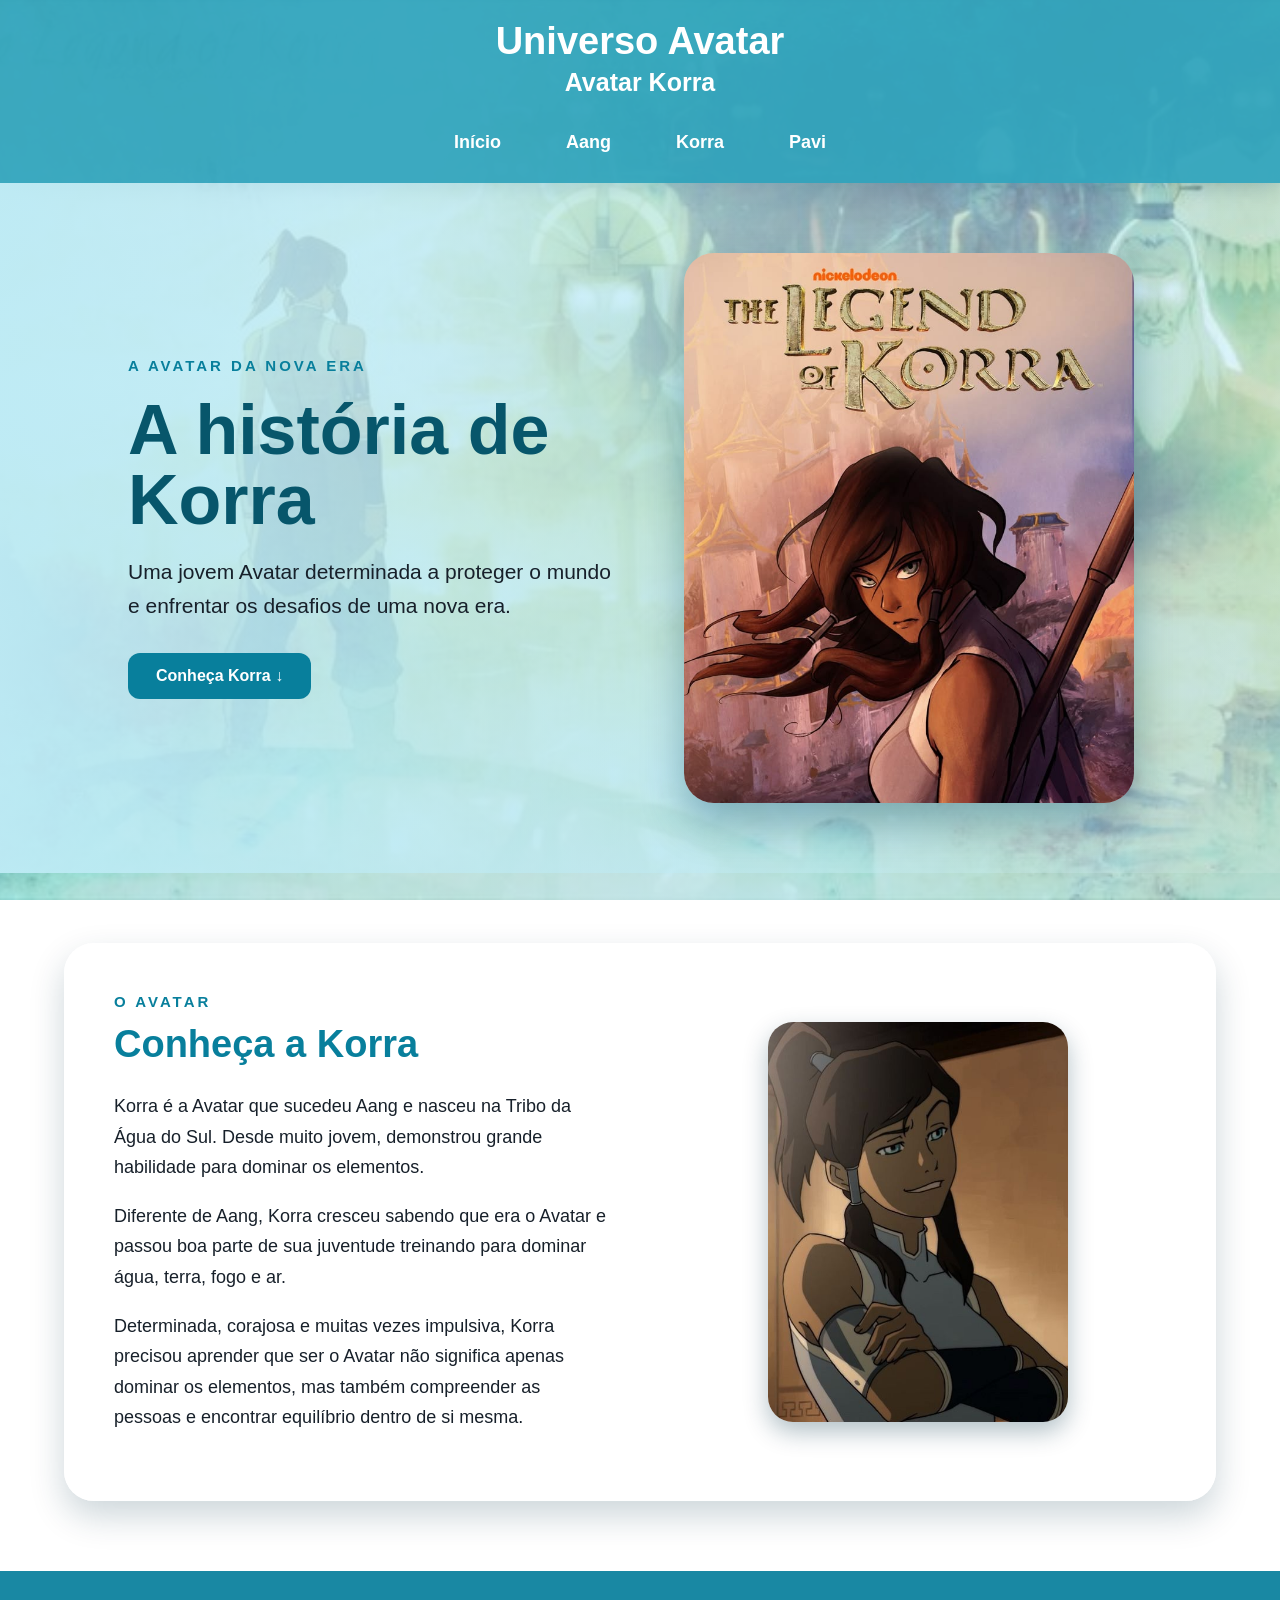
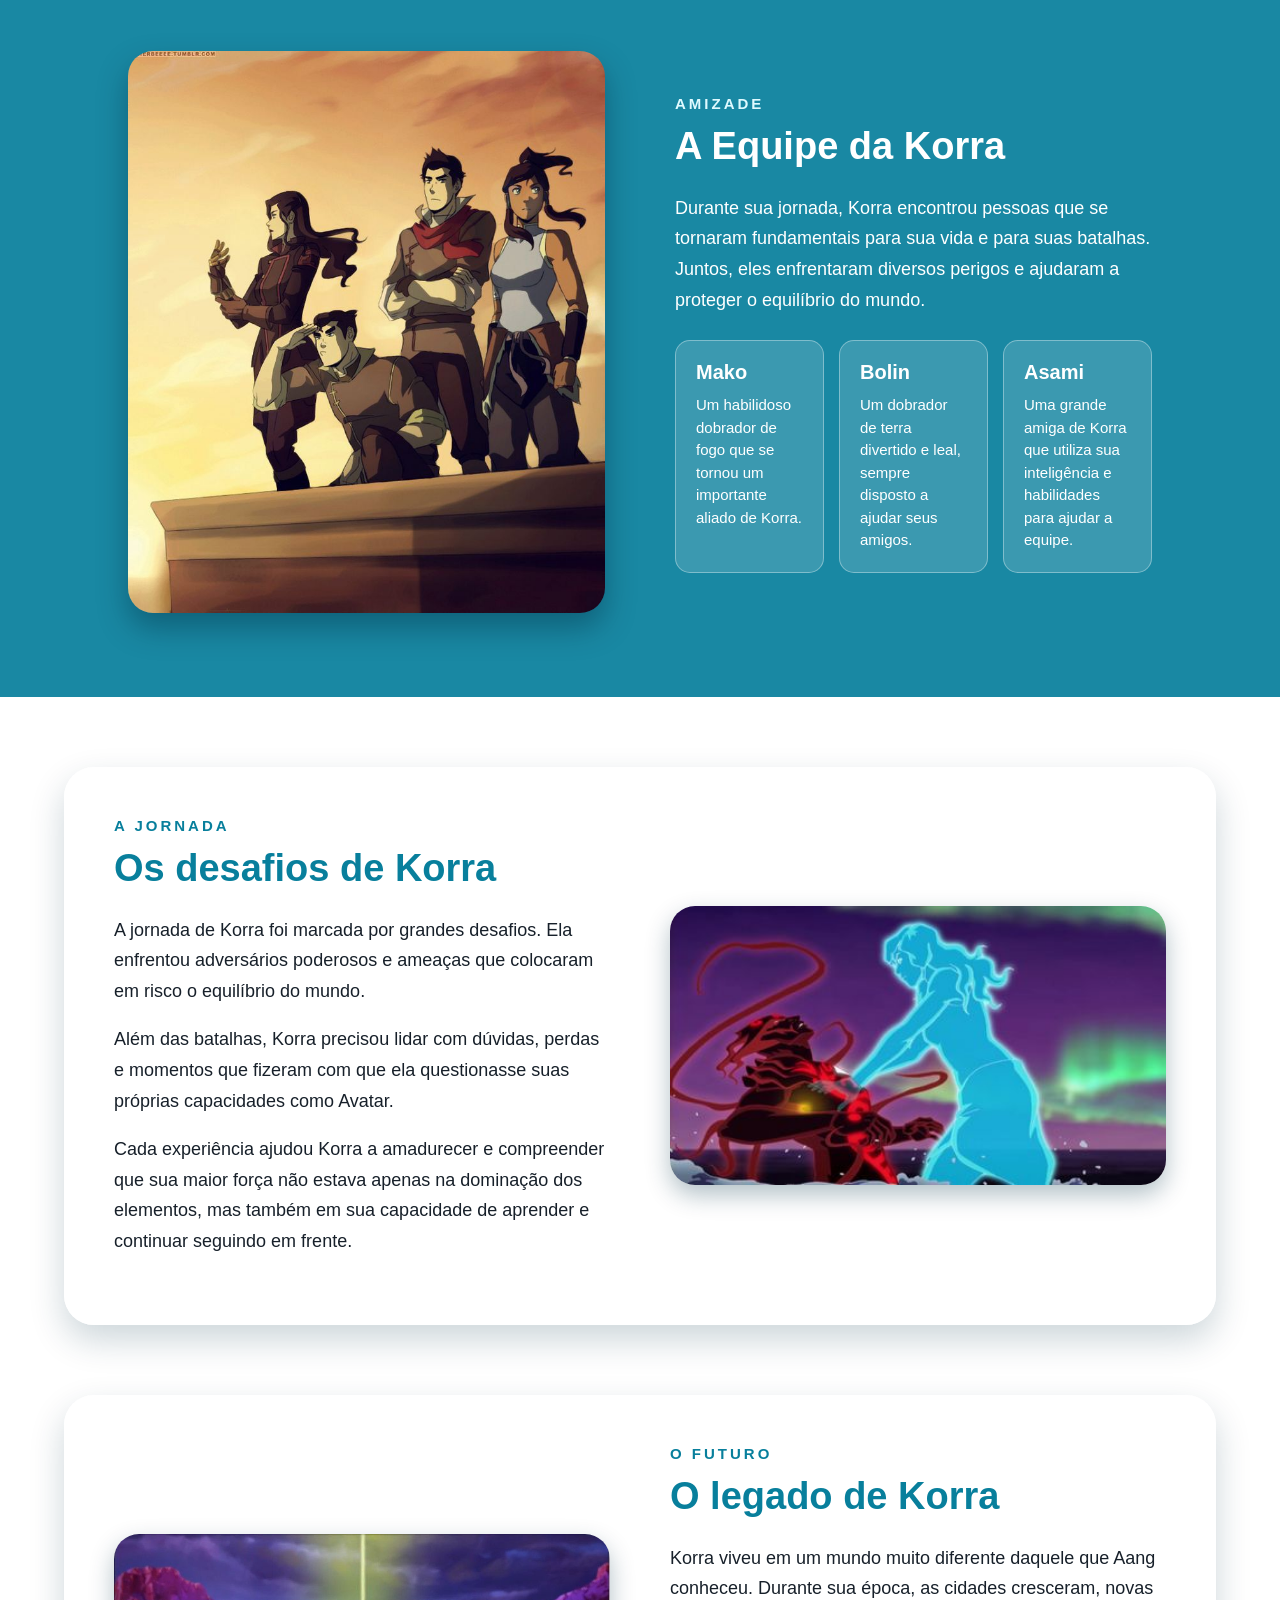
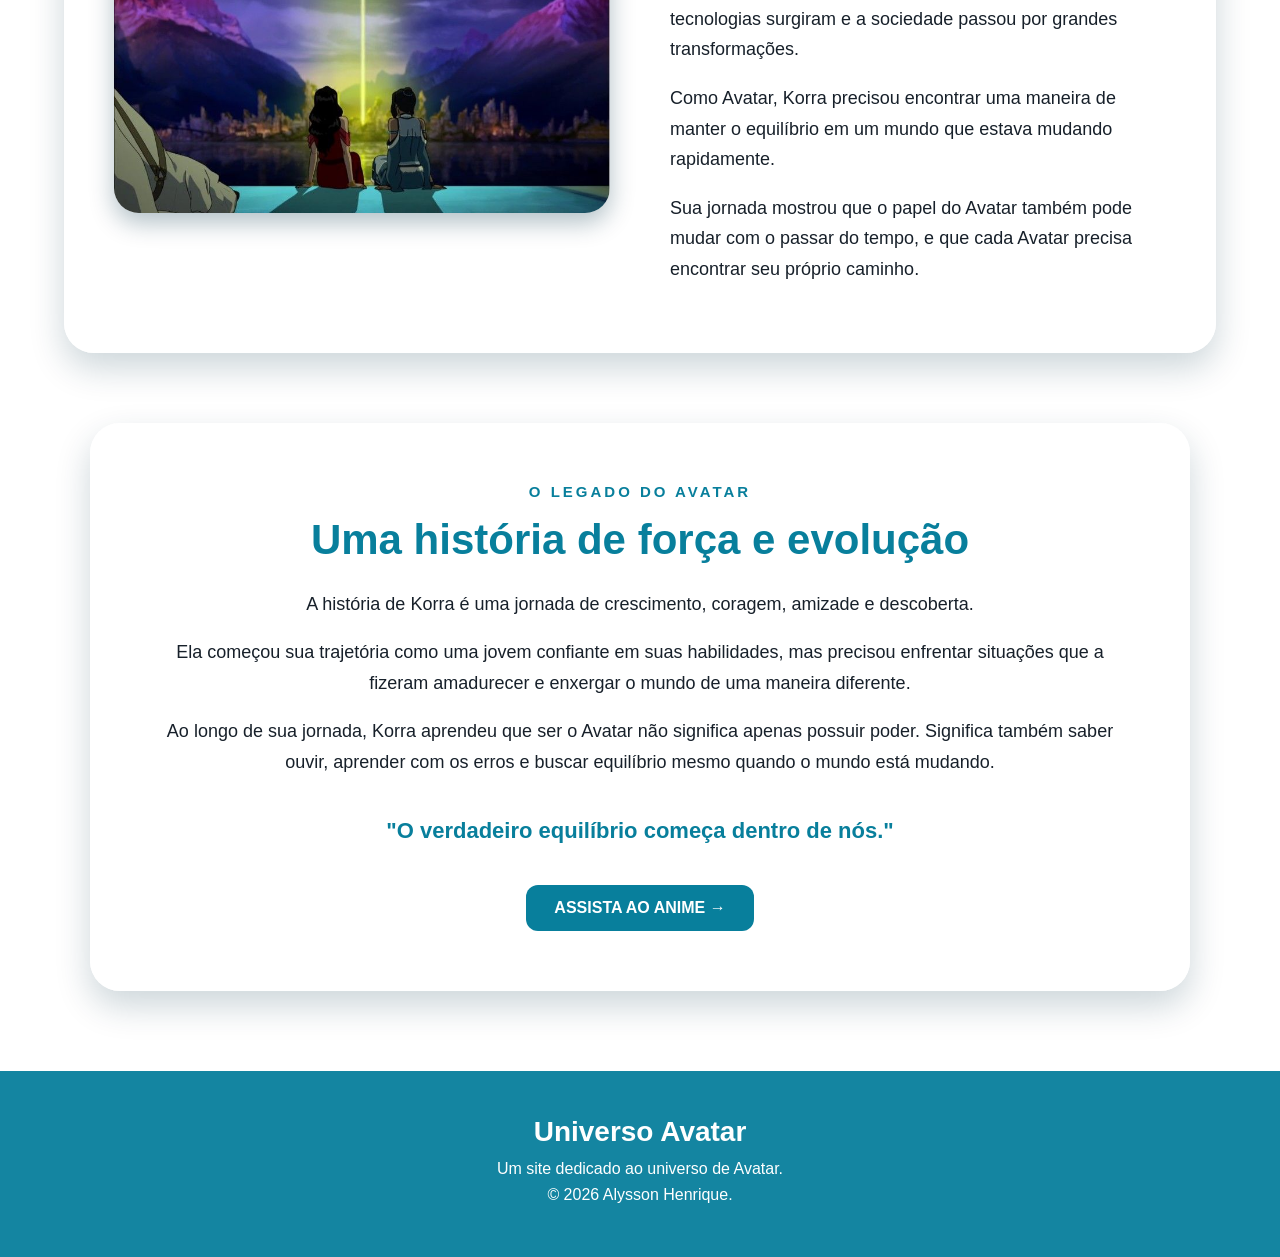
==== paginas/korra.html @ df980517 "universo avatar" ====
<!DOCTYPE html>
<html lang="pt-br">

<head>
    <meta charset="UTF-8">
    <meta name="viewport" content="width=device-width, initial-scale=1.0">

    <title>Korra - Avatar</title>

    <link rel="stylesheet" href="../estilos/korra.css">
</head>

<body>
    
      <!--<div id="intro-video">

        <video id="video-abertura" playsinline>
            <source src="../videos/lv_0_20260909155506.mp4" type="video/mp4">
            Seu navegador não suporta vídeo.
        </video>

        <div class="intro-conteudo">

            <h1>Universo Avatar</h1>

            <p>Prepare-se para conhecer o mundo dos Avatares</p>

            <button id="iniciar-video">
                ENTRAR NO UNIVERSO
            </button>

            <button id="pular-video">
                Pular vídeo
            </button>

        </div>

    </div>-->

    </div>

    <header class="cabecalho">

        <div class="tiulo1">

            <h1>Universo Avatar</h1>

            <h2>Avatar Korra</h2>

        </div>

        <nav class="menu">

            <a href="../index.html">Início</a>

            <a href="../paginas/aang.html">Aang</a>

            <a href="../paginas/korra.html">Korra</a>

            <a href="../paginas/pavi.html">Pavi</a>

        </nav>

    </header>


    <main>

        <section class="hero">

            <div class="hero-texto">

                <span>A AVATAR DA NOVA ERA</span>

                <h1>
                    A história de
                    <br>
                    Korra
                </h1>

                <p>
                    Uma jovem Avatar determinada a proteger o mundo
                    e enfrentar os desafios de uma nova era.
                </p>

                <a href="#introducao" class="botao">
                    Conheça Korra ↓
                </a>

            </div>


            <div class="hero-imagem">

                <img
                    src="../imagens/Korra/capa korra.jpg"
                    alt="Korra"
                >

            </div>

        </section>


        <section class="introducao" id="introducao">

            <div class="texto">

                <span class="subtitulo">
                    O AVATAR
                </span>

                <h2>
                    Conheça a Korra
                </h2>

                <p>
                    Korra é a Avatar que sucedeu Aang e nasceu na Tribo
                    da Água do Sul. Desde muito jovem, demonstrou grande
                    habilidade para dominar os elementos.
                </p>

                <p>
                    Diferente de Aang, Korra cresceu sabendo que era o Avatar
                    e passou boa parte de sua juventude treinando para dominar
                    água, terra, fogo e ar.
                </p>

                <p>
                    Determinada, corajosa e muitas vezes impulsiva, Korra
                    precisou aprender que ser o Avatar não significa apenas
                    dominar os elementos, mas também compreender as pessoas
                    e encontrar equilíbrio dentro de si mesma.
                </p>

            </div>


            <div class="imagem1">

                <img
                    id="imagem1"
                    src="../imagens/Korra/perfil.jpg"
                    alt="Korra"
                >

            </div>

        </section>


        <section class="destaque">

            <div class="destaque-imagem">

                <img
                    src="../imagens/Korra/equipe.jpg"
                    alt="Equipe da Korra"
                >

            </div>


            <div class="destaque-texto">

                <span class="subtitulo">
                    AMIZADE
                </span>

                <h2>
                    A Equipe da Korra
                </h2>

                <p>
                    Durante sua jornada, Korra encontrou pessoas que se
                    tornaram fundamentais para sua vida e para suas batalhas.
                    Juntos, eles enfrentaram diversos perigos e ajudaram
                    a proteger o equilíbrio do mundo.
                </p>


                <div class="mini-cards">

                    <div class="mini-card">

                        <h3>
                            Mako
                        </h3>

                        <p>
                            Um habilidoso dobrador de fogo que se tornou
                            um importante aliado de Korra.
                        </p>

                    </div>


                    <div class="mini-card">

                        <h3>
                            Bolin
                        </h3>

                        <p>
                            Um dobrador de terra divertido e leal,
                            sempre disposto a ajudar seus amigos.
                        </p>

                    </div>


                    <div class="mini-card">

                        <h3>
                            Asami
                        </h3>

                        <p>
                            Uma grande amiga de Korra que utiliza sua
                            inteligência e habilidades para ajudar a equipe.
                        </p>

                    </div>

                </div>

            </div>

        </section>


        <section class="desafios">

            <div class="texto">

                <span class="subtitulo">
                    A JORNADA
                </span>

                <h2>
                    Os desafios de Korra
                </h2>

                <p>
                    A jornada de Korra foi marcada por grandes desafios.
                    Ela enfrentou adversários poderosos e ameaças que
                    colocaram em risco o equilíbrio do mundo.
                </p>

                <p>
                    Além das batalhas, Korra precisou lidar com dúvidas,
                    perdas e momentos que fizeram com que ela questionasse
                    suas próprias capacidades como Avatar.
                </p>

                <p>
                    Cada experiência ajudou Korra a amadurecer e compreender
                    que sua maior força não estava apenas na dominação dos
                    elementos, mas também em sua capacidade de aprender
                    e continuar seguindo em frente.
                </p>

            </div>


            <div class="imagem">

                <img
                    src="../imagens/Korra/desafios.jpg"
                    alt="Korra enfrentando desafios"
                >

            </div>

        </section>


        <section class="legado">

            <div class="imagem">

                <img
                    src="../imagens/Korra/legado.jpg"
                    alt="Legado de Korra"
                >

            </div>


            <div class="texto">

                <span class="subtitulo">
                    O FUTURO
                </span>

                <h2>
                    O legado de Korra
                </h2>

                <p>
                    Korra viveu em um mundo muito diferente daquele que
                    Aang conheceu. Durante sua época, as cidades cresceram,
                    novas tecnologias surgiram e a sociedade passou por
                    grandes transformações.
                </p>

                <p>
                    Como Avatar, Korra precisou encontrar uma maneira de
                    manter o equilíbrio em um mundo que estava mudando
                    rapidamente.
                </p>

                <p>
                    Sua jornada mostrou que o papel do Avatar também pode
                    mudar com o passar do tempo, e que cada Avatar precisa
                    encontrar seu próprio caminho.
                </p>

            </div>

        </section>


        <section class="conclusao">

            <div class="texto">

                <span class="subtitulo">
                    O LEGADO DO AVATAR
                </span>

                <h2>
                    Uma história de força e evolução
                </h2>

                <p>
                    A história de Korra é uma jornada de crescimento,
                    coragem, amizade e descoberta.
                </p>

                <p>
                    Ela começou sua trajetória como uma jovem confiante
                    em suas habilidades, mas precisou enfrentar situações
                    que a fizeram amadurecer e enxergar o mundo de uma
                    maneira diferente.
                </p>

                <p>
                    Ao longo de sua jornada, Korra aprendeu que ser o Avatar
                    não significa apenas possuir poder. Significa também
                    saber ouvir, aprender com os erros e buscar equilíbrio
                    mesmo quando o mundo está mudando.
                </p>

                <p class="frase-final">
                    "O verdadeiro equilíbrio começa dentro de nós."
                </p>

                <a
                    href="../series/inicio_catalago.html"
                    class="botao-final"
                >
                    ASSISTA AO ANIME →
                </a>

            </div>

        </section>

    </main>


    <footer class="rodape">

        <h2>
            Universo Avatar
        </h2>

        <p>
            Um site dedicado ao universo de Avatar.
        </p>

        <p>
            © 2026 Alysson Henrique.
        </p>

    </footer>


   <!-- <script>

    const intro = document.getElementById("intro-video");

    const video = document.getElementById("video-abertura");

    const iniciar = document.getElementById("iniciar-video");

    const pular = document.getElementById("pular-video");


    function fecharIntro() {

        intro.classList.add("fechar");

        document.body.classList.remove("bloqueado");

        setTimeout(function () {

            intro.style.display = "none";

        }, 1000);

    }


    iniciar.addEventListener("click", function () {

        video.muted = false;

        video.play();

        iniciar.style.display = "none";

    });


    pular.addEventListener("click", function () {

        video.pause();

        fecharIntro();

    });


    video.addEventListener("ended", function () {

        fecharIntro();

    });


    document.body.classList.add("bloqueado");

</script>-->
</body>

</html>
---- estilos/korra.css ----
* {
    margin: 0;
    padding: 0;
    box-sizing: border-box;
    font-family: 'Gill Sans', 'Gill Sans MT', Calibri, 'Trebuchet MS', sans-serif;
}

html {
    scroll-behavior: smooth;
}

body {
    min-height: 100vh;
    color: #17202a;
    background-image:
        linear-gradient(
            rgba(200, 240, 250, 0.35),
            rgba(180, 225, 240, 0.65)
        ),
        url("../imagens/Korra/The\ Legend\ of\ Korra.png.jpg");
    background-repeat: no-repeat;
    background-size: cover;
    background-position: center;
    background-attachment: fixed;
}

body.bloqueado {
    overflow: hidden;
}

#intro-video {
    position: fixed;
    top: 0;
    left: 0;
    width: 100%;
    height: 100vh;
    background: black;
    z-index: 99999;
    display: flex;
    justify-content: center;
    align-items: center;
    overflow: hidden;
    opacity: 1;
    visibility: visible;
    transition: opacity 1s ease, visibility 1s ease;
}

#video-abertura {
    position: absolute;
    top: 0;
    left: 0;
    width: 100%;
    height: 100%;
    object-fit: cover;
    z-index: 0;
}

#intro-video::before {
    content: "";
    position: absolute;
    top: 0;
    left: 0;
    width: 100%;
    height: 100%;
    background: rgba(0, 0, 0, 0.30);
    z-index: 1;
}

.intro-conteudo {
    position: absolute;
    bottom: 0;
    left: 0;
    width: 100%;
    padding: 120px 20px 50px;
    text-align: center;
    color: white;
    background: linear-gradient(
        to bottom,
        transparent 0%,
        rgba(0, 0, 0, 0.08) 25%,
        rgba(0, 0, 0, 0.35) 55%,
        rgba(0, 0, 0, 0.9) 100%
    );
    z-index: 2;
}

.intro-conteudo h1 {
    font-size: 45px;
    letter-spacing: 5px;
    text-shadow: 0 4px 15px black;
    margin-bottom: 10px;
}

.intro-conteudo p {
    font-size: 20px;
    margin: 10px 0 25px;
    text-shadow: 0 2px 8px black;
}

#iniciar-video,
#pular-video {
    padding: 13px 25px;
    border-radius: 30px;
    font-size: 16px;
    font-weight: bold;
    cursor: pointer;
    transition: 0.3s;
    margin: 5px;
}

#iniciar-video {
    border: none;
    background: white;
    color: #087f9c;
}

#pular-video {
    border: 2px solid white;
    background: rgba(255, 255, 255, 0.12);
    color: white;
}

#iniciar-video:hover,
#pular-video:hover {
    transform: translateY(-3px);
}

#iniciar-video:hover {
    background: #087f9c;
    color: white;
}

#pular-video:hover {
    background: white;
    color: #087f9c;
}

#intro-video.fechar {
    opacity: 0;
    visibility: hidden;
    pointer-events: none;
}

.cabecalho {
    background: rgba(52, 166, 190, 0.95);
    color: white;
    padding: 20px 25px;
    box-shadow: 0 5px 20px rgba(0, 50, 70, 0.25);
}

.tiulo1 {
    text-align: center;
}

.tiulo1 h1 {
    font-size: 38px;
    margin-bottom: 5px;
}

.tiulo1 h2 {
    font-size: 25px;
}

.menu {
    display: flex;
    justify-content: center;
    align-items: center;
    gap: 15px;
    margin-top: 25px;
    flex-wrap: wrap;
}

.menu a {
    text-decoration: none;
    color: white;
    font-size: 18px;
    font-weight: bold;
    padding: 10px 25px;
    border-radius: 10px;
    transition: 0.3s;
}

.menu a:hover {
    background-color: #087f9c;
    transform: translateY(-3px);
}

.hero {
    min-height: 650px;
    width: 100%;
    padding: 70px 10%;
    display: flex;
    align-items: center;
    justify-content: space-between;
    gap: 50px;
    background: linear-gradient(
        90deg,
        rgba(190, 235, 245, 0.96),
        rgba(190, 235, 245, 0.55),
        rgba(255, 255, 255, 0.1)
    );
}

.hero-texto {
    flex: 1;
    max-width: 650px;
}

.hero-texto span,
.subtitulo {
    color: #087f9c;
    font-weight: bold;
    letter-spacing: 3px;
    font-size: 15px;
}

.hero-texto h1 {
    color: #07566b;
    font-size: 70px;
    line-height: 1;
    margin: 20px 0;
}

.hero-texto p {
    font-size: 21px;
    line-height: 1.6;
    margin-bottom: 30px;
}

.hero-imagem {
    flex: 1;
    display: flex;
    justify-content: center;
}

.hero-imagem img {
    width: 100%;
    max-width: 450px;
    max-height: 550px;
    object-fit: cover;
    border-radius: 30px;
    box-shadow: 0 20px 40px rgba(0, 70, 100, 0.35);
}

.botao,
.botao-final {
    display: inline-block;
    text-decoration: none;
    background: #087f9c;
    color: white;
    padding: 14px 28px;
    border-radius: 12px;
    font-weight: bold;
    transition: 0.3s;
}

.botao:hover,
.botao-final:hover {
    background: #07566b;
    transform: translateY(-3px);
    box-shadow: 0 8px 20px rgba(8, 127, 156, 0.35);
}

.introducao,
.desafios,
.legado {
    width: 90%;
    max-width: 1250px;
    margin: 70px auto;
    padding: 50px;
    border-radius: 30px;
    display: flex;
    align-items: center;
    justify-content: space-between;
    gap: 60px;
    background: rgba(255, 255, 255, 0.93);
    box-shadow: 0 15px 35px rgba(0, 50, 70, 0.2);
}

.texto {
    flex: 1;
}

.texto h2,
.destaque-texto h2 {
    color: #087f9c;
    font-size: 38px;
    margin: 12px 0 25px;
}

.texto p,
.destaque-texto > p {
    font-size: 18px;
    line-height: 1.7;
    margin-bottom: 18px;
}

.imagem1,
.imagem {
    flex: 1;
    display: flex;
    justify-content: center;
    align-items: center;
}

.imagem1 img,
.imagem img {
    width: 100%;
    max-width: 500px;
    max-height: 450px;
    object-fit: cover;
    border-radius: 25px;
    box-shadow: 0 10px 25px rgba(0, 50, 70, 0.3);
    transition: 0.4s;
}

.imagem1 img:hover,
.imagem img:hover {
    transform: scale(1.03);
}

#imagem1 {
    width: 300px;
    height: 400px;
    object-fit: cover;
}

.destaque {
    width: 100%;
    padding: 80px 10%;
    display: flex;
    align-items: center;
    gap: 70px;
    background: rgba(8, 127, 156, 0.93);
    color: white;
}

.destaque-imagem {
    flex: 1;
}

.destaque-imagem img {
    width: 100%;
    max-width: 600px;
    border-radius: 25px;
    box-shadow: 0 15px 30px rgba(0, 40, 60, 0.4);
}

.destaque-texto {
    flex: 1;
}

.destaque-texto .subtitulo {
    color: #dffaff;
}

.destaque-texto h2 {
    color: white;
}

.destaque-texto > p {
    color: white;
}

.mini-cards {
    display: grid;
    grid-template-columns: repeat(3, 1fr);
    gap: 15px;
    margin-top: 25px;
}

.mini-card {
    padding: 20px;
    border-radius: 15px;
    background: rgba(255, 255, 255, 0.15);
    border: 1px solid rgba(255, 255, 255, 0.35);
    transition: 0.3s;
}

.mini-card:hover {
    transform: translateY(-5px);
    background: rgba(255, 255, 255, 0.25);
}

.mini-card h3 {
    margin-bottom: 10px;
    font-size: 20px;
}

.mini-card p {
    font-size: 15px;
    line-height: 1.5;
}

.conclusao {
    width: 90%;
    max-width: 1100px;
    margin: 70px auto;
    padding: 60px;
    text-align: center;
    border-radius: 30px;
    background: rgba(255, 255, 255, 0.94);
    box-shadow: 0 15px 35px rgba(0, 50, 70, 0.2);
}

.conclusao .texto {
    max-width: 950px;
    margin: auto;
}

.conclusao h2 {
    color: #087f9c;
    font-size: 42px;
    margin: 15px 0 25px;
}

.conclusao p {
    font-size: 18px;
    line-height: 1.7;
    margin-bottom: 18px;
}

.frase-final {
    color: #087f9c;
    font-size: 22px !important;
    font-weight: bold;
    margin: 35px 0 !important;
}

.rodape {
    margin-top: 80px;
    padding: 45px 20px;
    background-color: rgba(8, 127, 156, 0.95);
    color: white;
    text-align: center;
}

.rodape h2 {
    font-size: 28px;
    margin-bottom: 12px;
}

.rodape p {
    margin: 8px;
    font-size: 16px;
}

@media (max-width: 900px) {

    .hero {
        flex-direction: column;
        text-align: center;
        padding: 60px 6%;
    }

    .hero-texto h1 {
        font-size: 52px;
    }

    .hero-imagem img {
        max-width: 350px;
    }

    .introducao,
    .desafios,
    .legado {
        flex-direction: column;
        width: 92%;
        padding: 35px;
    }

    .destaque {
        flex-direction: column;
        padding: 60px 6%;
    }

    .mini-cards {
        grid-template-columns: 1fr;
    }

    .imagem1 img,
    .imagem img {
        max-width: 100%;
    }

    .conclusao {
        width: 92%;
        padding: 35px;
    }
}

@media (max-width: 600px) {

    body {
        background-attachment: scroll;
        overflow-x: hidden;
    }

    #intro-video {
        width: 100%;
        height: 100dvh;
    }

    #video-abertura {
        width: 100%;
        height: 100%;
        object-fit: cover;
    }

    .intro-conteudo {
        padding: 80px 15px 30px;
    }

    .intro-conteudo h1 {
        font-size: 28px;
        letter-spacing: 2px;
    }

    .intro-conteudo p {
        font-size: 16px;
        margin-bottom: 20px;
    }

    #iniciar-video,
    #pular-video {
        width: 90%;
        max-width: 300px;
        padding: 12px 20px;
        font-size: 14px;
    }

    .tiulo1 h1 {
        font-size: 30px;
    }

    .tiulo1 h2 {
        font-size: 21px;
    }

    .menu {
        gap: 5px;
    }

    .menu a {
        font-size: 15px;
        padding: 9px 15px;
    }

    .hero {
        min-height: 550px;
        padding: 45px 5%;
    }

    .hero-texto h1 {
        font-size: 42px;
    }

    .hero-texto p {
        font-size: 18px;
    }

    .introducao,
    .desafios,
    .legado {
        width: 92%;
        padding: 25px;
        margin: 40px auto;
    }

    .texto h2,
    .destaque-texto h2 {
        font-size: 30px;
    }

    .texto p,
    .destaque-texto > p {
        font-size: 16px;
    }

    #imagem1 {
        width: 100%;
        max-width: 300px;
        height: 380px;
    }

    .destaque {
        padding: 50px 5%;
        gap: 35px;
    }

    .conclusao h2 {
        font-size: 32px;
    }

    .conclusao {
        width: 92%;
        padding: 30px 20px;
    }

    .conclusao p {
        font-size: 16px;
    }

    .frase-final {
        font-size: 19px !important;
    }

    .rodape {
        padding: 35px 15px;
    }

    .rodape h2 {
        font-size: 24px;
    }

    .rodape p {
        font-size: 14px;
    }
}
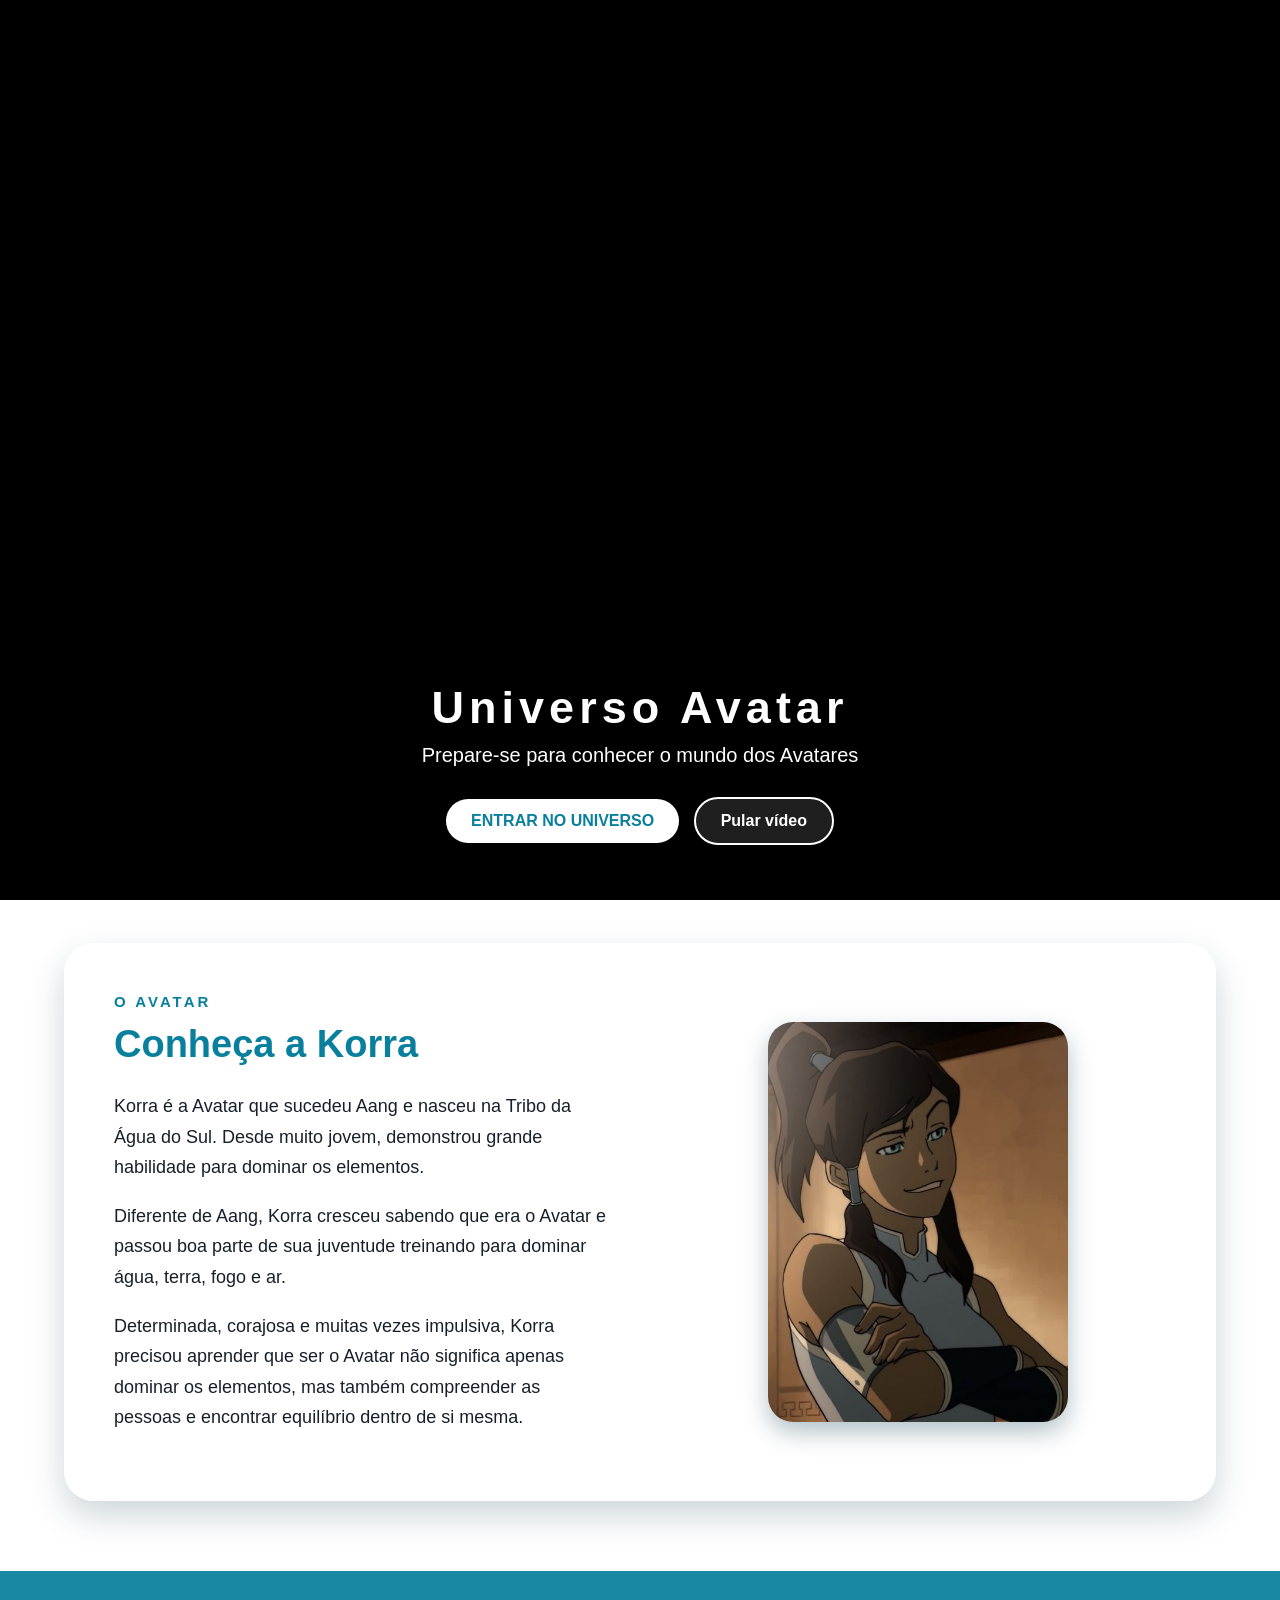
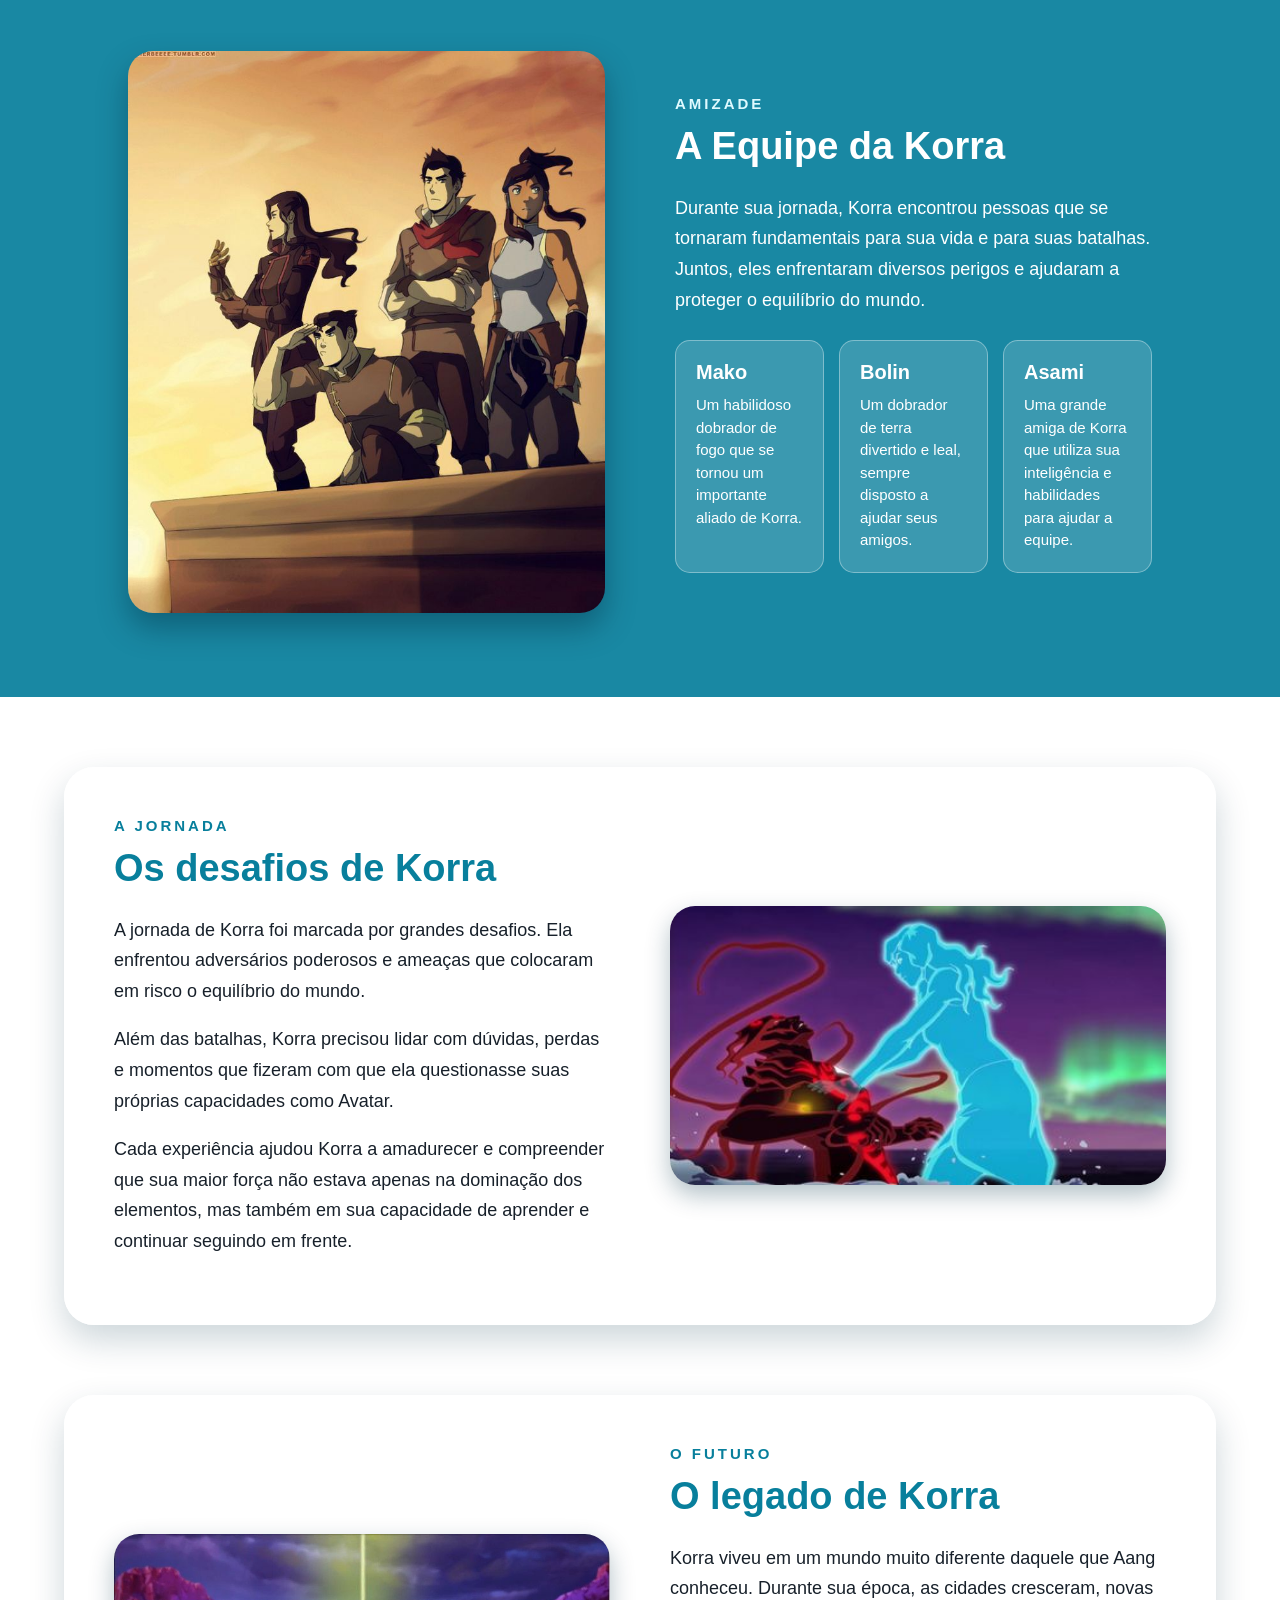
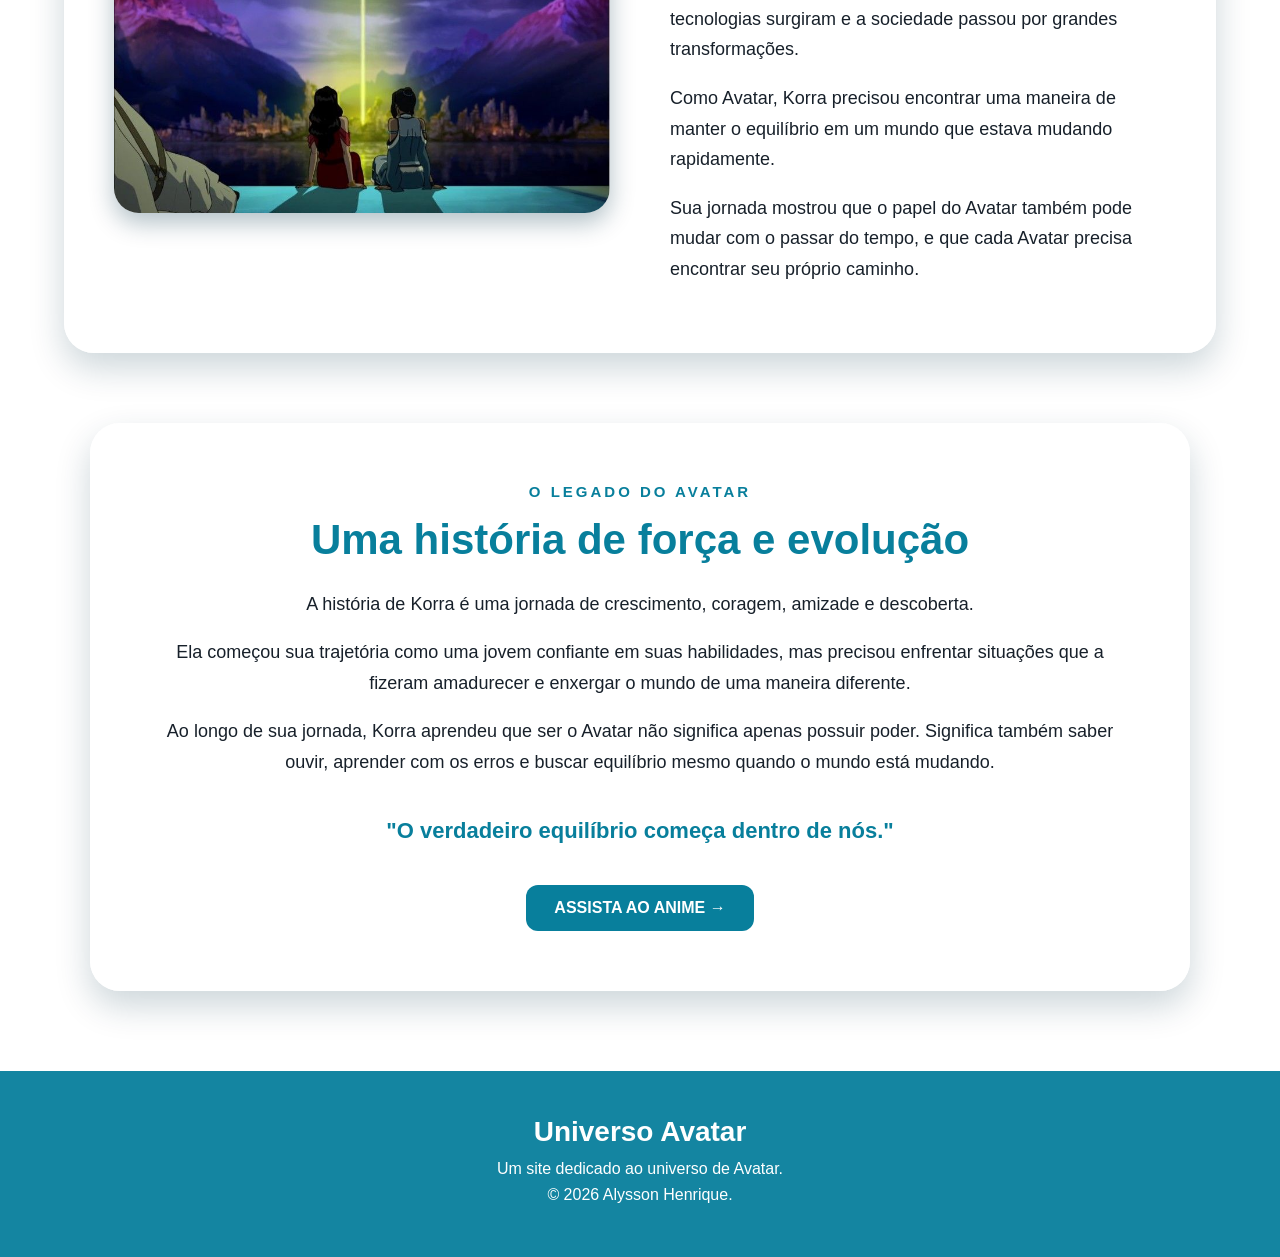
==== commit 2719e613: "korra.html" ====
--- a/paginas/korra.html
+++ b/paginas/korra.html
@@ -12,7 +12,7 @@
 
 <body>
     
-      <!--<div id="intro-video">
+      <div id="intro-video">
 
         <video id="video-abertura" playsinline>
             <source src="../videos/lv_0_20260909155506.mp4" type="video/mp4">
@@ -35,7 +35,7 @@
 
         </div>
 
-    </div>-->
+    </div>
 
     </div>
 
@@ -387,7 +387,7 @@
     </footer>
 
 
-   <!-- <script>
+   <script>
 
     const intro = document.getElementById("intro-video");
 
@@ -442,7 +442,7 @@
 
     document.body.classList.add("bloqueado");
 
-</script>-->
+</script>
 </body>
 
-</html>+</html>
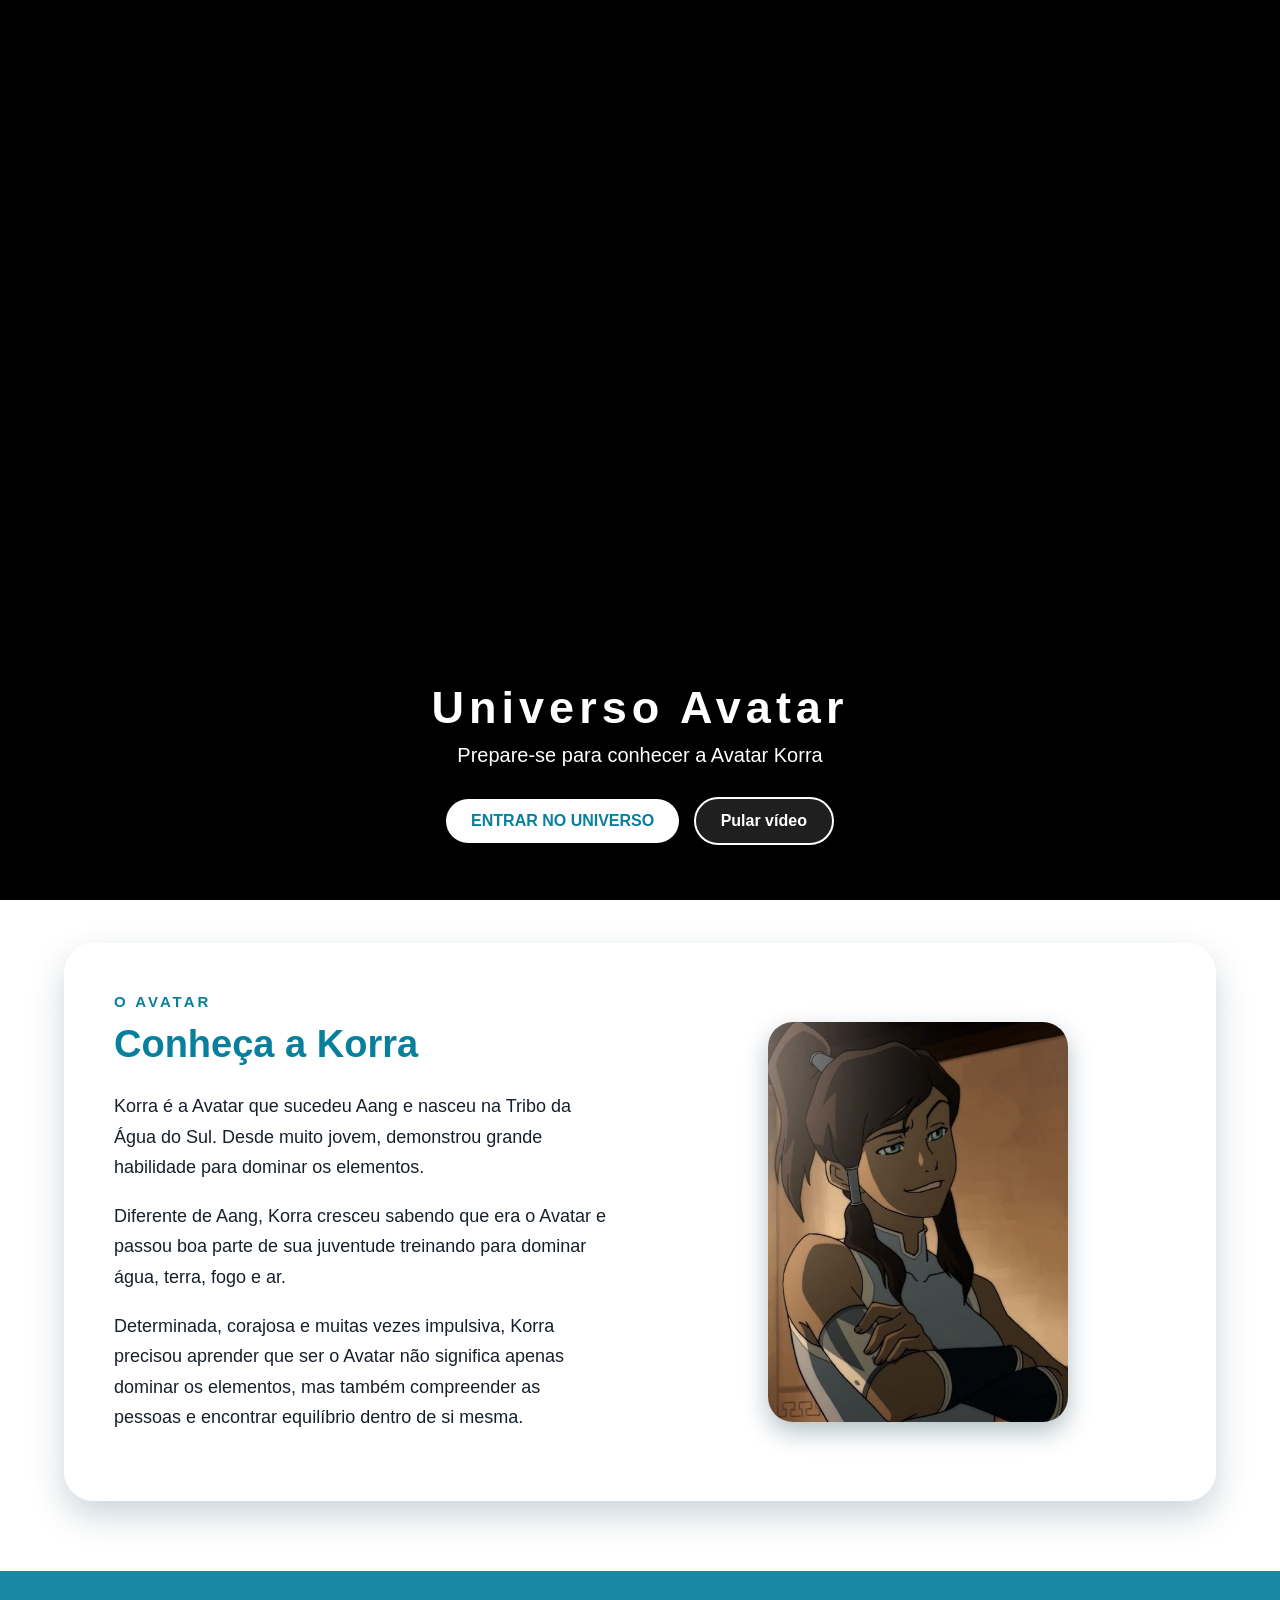
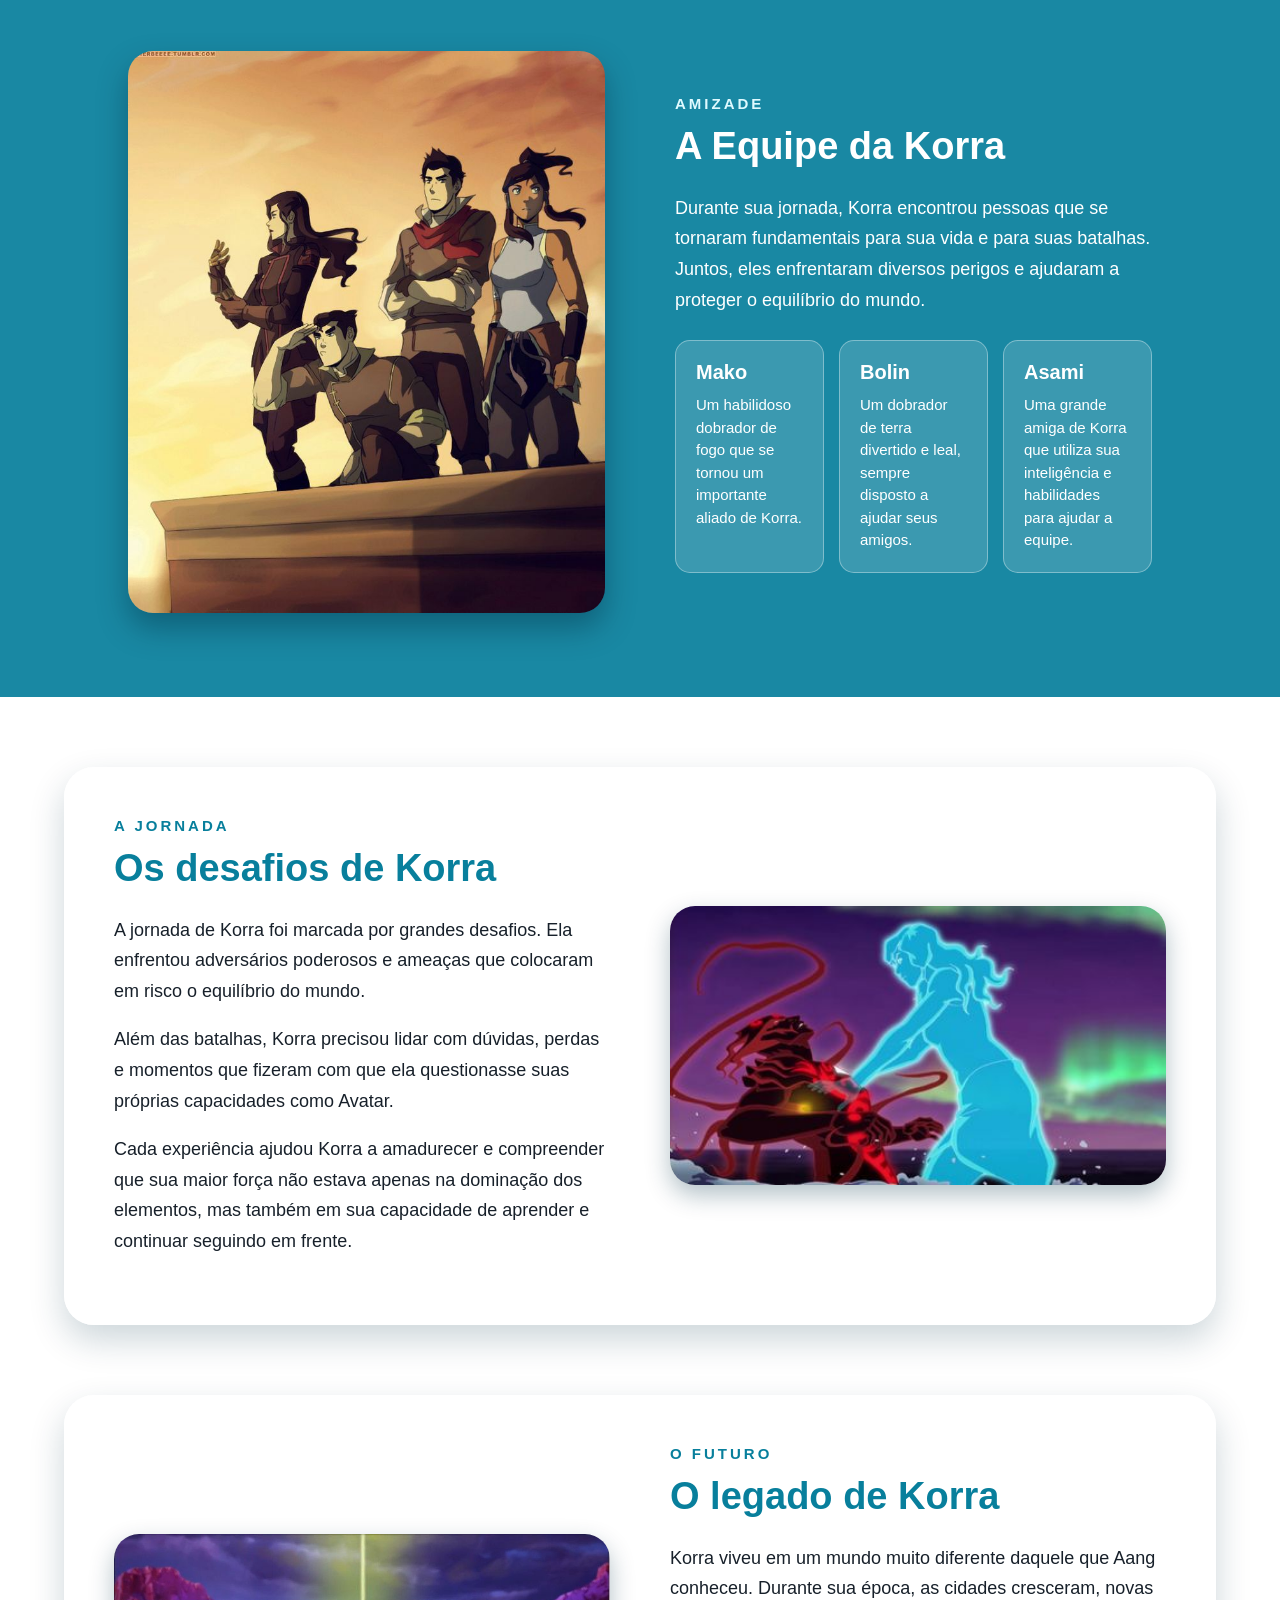
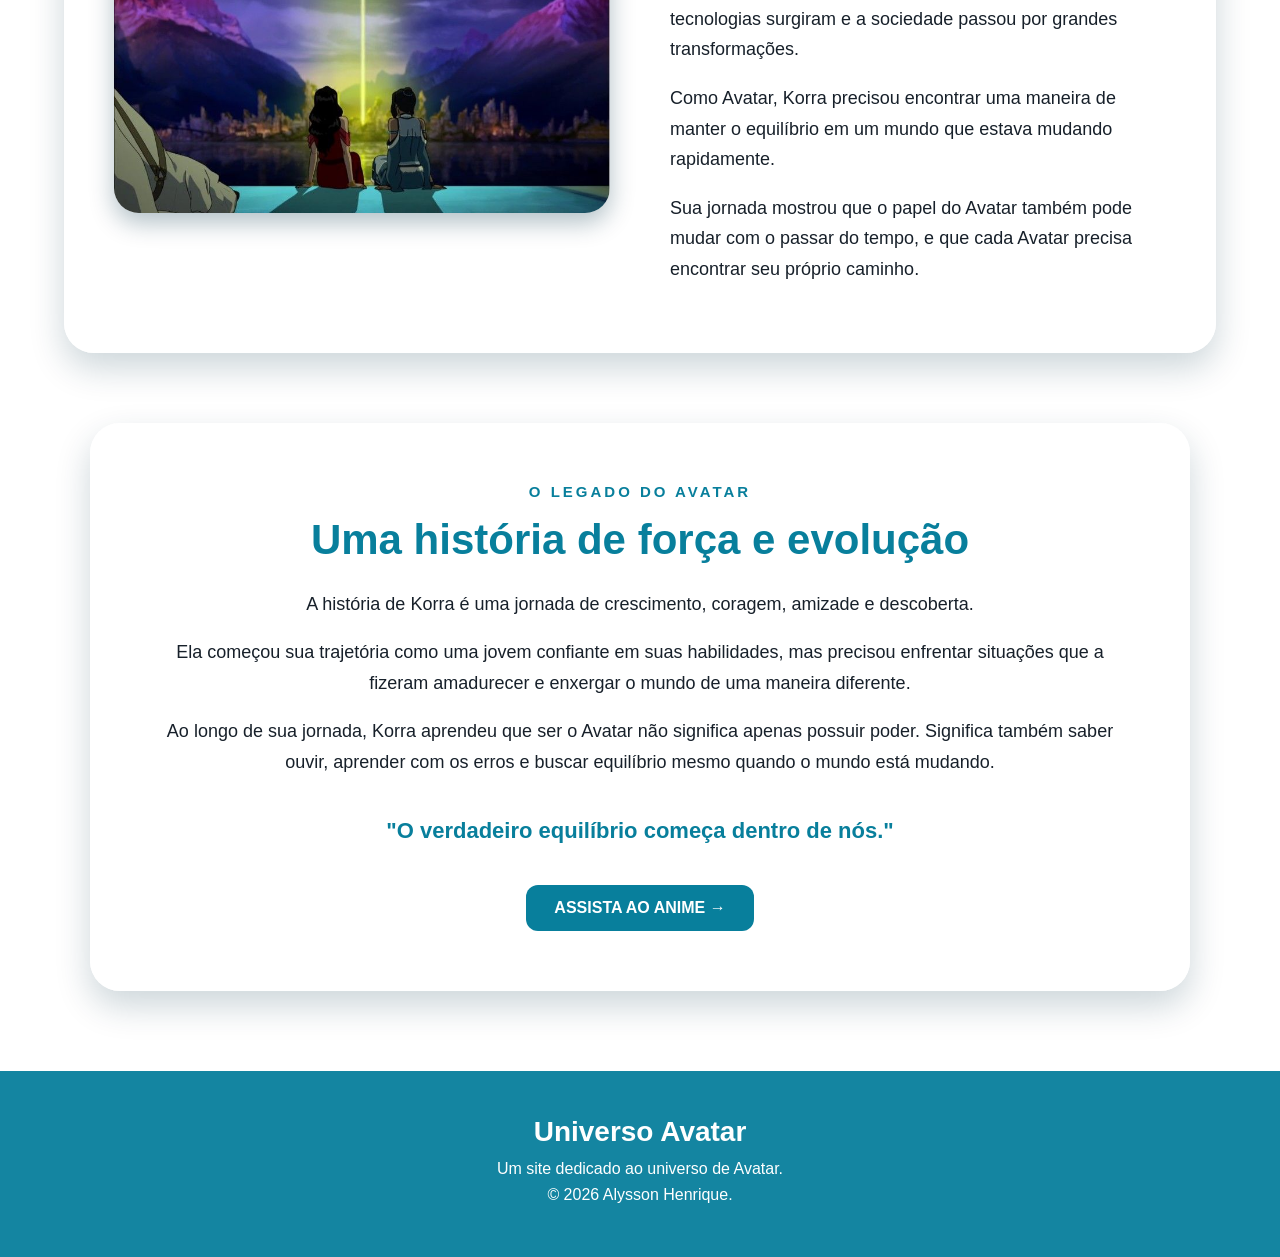
==== commit f0e2c294: "Update korra.html" ====
--- a/paginas/korra.html
+++ b/paginas/korra.html
@@ -23,7 +23,7 @@
 
             <h1>Universo Avatar</h1>
 
-            <p>Prepare-se para conhecer o mundo dos Avatares</p>
+            <p>Prepare-se para conhecer a Avatar Korra</p>
 
             <button id="iniciar-video">
                 ENTRAR NO UNIVERSO
